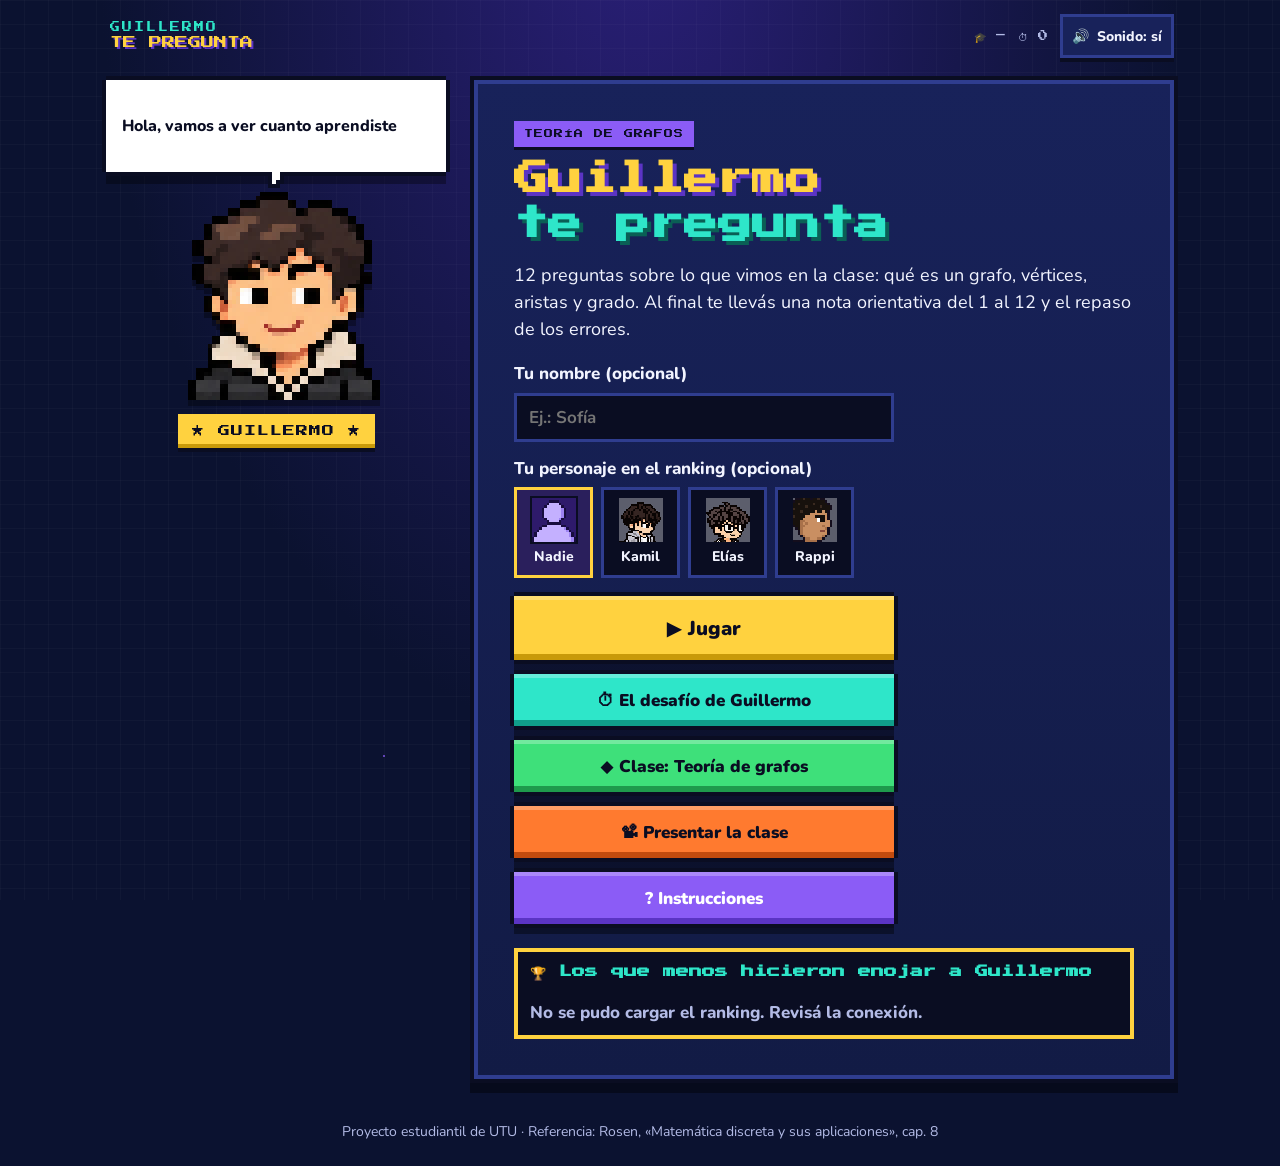
==== index.html @ 7ebae85c "Clase: «Apuntes» con un resumen de cada tema para copiar El botón Copiar copiaba el tema entero. Aho" ====
<!doctype html>
<html lang="es-UY">
<head>
  <meta charset="utf-8">
  <meta name="viewport" content="width=device-width, initial-scale=1">
  <title>Guillermo te pregunta</title>
  <meta name="description" content="Juego de preguntas y respuestas con Guillermo, proyecto estudiantil de UTU.">
  <link rel="preconnect" href="https://fonts.googleapis.com">
  <link rel="preconnect" href="https://fonts.gstatic.com" crossorigin>
  <link href="https://fonts.googleapis.com/css2?family=Nunito:wght@500;700;800;900&family=Press+Start+2P&display=swap" rel="stylesheet">
  <link rel="stylesheet" href="styles.css?v=44">
</head>
<body>
  <a class="skip-link" href="#panel">Saltar al juego</a>

  <header class="topbar">
    <button class="logo" type="button" data-action="home" aria-label="Guillermo te pregunta: volver al inicio">
      <span class="logo-small">GUILLERMO</span>
      <span class="logo-big">TE PREGUNTA</span>
    </button>
    <div class="topbar-right">
      <span class="records" aria-label="Récords guardados">
        <span title="Mejor nota en la evaluación">🎓 <span id="best-quiz">–</span></span>
        <span title="Récord en El desafío de Guillermo">⏱ <span id="best-challenge">0</span></span>
      </span>
      <button id="sound-toggle" class="icon-btn" type="button" aria-pressed="true">
        <span aria-hidden="true" id="sound-icon">🔊</span>
        <span class="icon-btn-label" id="sound-label">Sonido: sí</span>
      </button>
    </div>
  </header>

  <main class="stage">
    <!-- GUILLERMO: la mascota acompaña todas las pantallas -->
    <aside class="host" aria-label="Guillermo, la mascota del juego">
      <div class="bubble" id="bubble" role="status" aria-live="polite">
        <p id="bubble-text">Hola, vamos a ver cuanto aprendiste</p>
      </div>
      <div class="mascot-wrap">
        <div class="mascot" id="mascot" role="img" aria-label="Guillermo, sonriendo y esperando"></div>
      </div>
      <p class="nametag"><span aria-hidden="true">★</span> GUILLERMO <span aria-hidden="true">★</span></p>
      <div class="paciencia" id="paciencia" role="img" hidden>
        <span class="paciencia-label" aria-hidden="true">Paciencia</span>
        <span class="paciencia-dientes" id="paciencia-dientes" aria-hidden="true"></span>
      </div>
    </aside>

    <section class="panel" id="panel" tabindex="-1">
      <!-- capa que dibuja el panel y recibe los mordiscos (va debajo del contenido y no atrapa clics) -->
      <canvas class="panel-skin" id="panel-skin" aria-hidden="true"></canvas>

      <!-- INICIO -->
      <div class="screen" id="screen-start" data-screen>
        <p class="demo-badge">Teoría de grafos</p>
        <h1 class="title">Guillermo<br><span>te pregunta</span></h1>
        <p class="lead">12 preguntas sobre lo que vimos en la clase: qué es un grafo, vértices, aristas y grado. Al final te llevás una nota orientativa del 1 al 12 y el repaso de los errores.</p>
        <div class="field">
          <label for="eval-name">Tu nombre (opcional)</label>
          <input id="eval-name" type="text" maxlength="40" autocomplete="off" placeholder="Ej.: Sofía">
        </div>
        <fieldset class="elige-personaje">
          <legend>Tu personaje en el ranking (opcional)</legend>
          <div class="personajes">
            <label class="personaje"><input type="radio" name="personaje" value="" checked><span class="avatar" data-avatar=""></span><span>Nadie</span></label>
            <label class="personaje"><input type="radio" name="personaje" value="kamil"><span class="avatar" data-avatar="kamil"></span><span>Kamil</span></label>
            <label class="personaje"><input type="radio" name="personaje" value="elias"><span class="avatar" data-avatar="elias"></span><span data-nombre-elias>Elías</span></label>
            <label class="personaje"><input type="radio" name="personaje" value="rappi"><span class="avatar" data-avatar="rappi"></span><span>Rappi</span></label>
          </div>
        </fieldset>
        <div class="menu">
          <button class="btn btn-yellow btn-big" type="button" data-action="start-quiz">▶ Jugar</button>
          <button class="btn btn-teal" type="button" data-action="challenge-intro">⏱ El desafío de Guillermo</button>
          <button class="btn btn-green" type="button" data-action="learn">◆ Clase: Teoría de grafos</button>
          <button class="btn btn-orange" type="button" data-action="present">📽 Presentar la clase</button>
          <button class="btn btn-violet" type="button" data-action="instructions">? Instrucciones</button>
        </div>
        <div class="ranking" id="ranking-inicio" hidden>
          <h3 class="h3">🏆 Los que menos hicieron enojar a Guillermo</h3>
          <ol class="ranking-list" id="ranking-lista"></ol>
          <p class="ranking-estado" id="ranking-estado" aria-live="polite"></p>
        </div>
        <div class="eval-history" id="eval-history-wrap" hidden>
          <h3 class="h3">Últimas partidas en este dispositivo</h3>
          <ol class="ready-list" id="eval-history"></ol>
          <button class="btn btn-ghost btn-small" type="button" id="eval-clear" data-action="eval-clear">Borrar historial</button>
        </div>
      </div>

      <!-- INSTRUCCIONES -->
      <div class="screen" id="screen-instructions" data-screen hidden>
        <h2 class="h2">Cómo se juega</h2>
        <div class="rules">
          <div class="rule-card">
            <h3>▶ Jugar (evaluación)</h3>
            <ul>
              <li>Son <strong>12 preguntas</strong> de teoría de grafos, sin repetir.</li>
              <li>Cada una tiene 4 opciones y <strong>una sola</strong> es correcta.</li>
              <li>Algunas son <strong>mini retos de grafos</strong>: tocás los vértices o las aristas para seleccionarlos (tocá de nuevo para quitarlos) y recién al apretar <strong>✔ Comprobar</strong> se corrige. Cuentan como una pregunta más.</li>
              <li>Tenés <strong>3 comodines</strong> para toda la partida: <strong>🛵 Rappi</strong> atropella dos opciones incorrectas, <strong>🎯 Llamar a <span data-nombre-elias>Elías</span></strong> cambia la pregunta por otra sin penalización y <strong>⚡ Llamar a Kamil</strong>, que calma a Guillermo y restaura el panel (ese también está en las prácticas de la clase).</li>
              <li>Al final sale una <strong>nota del 1 al 12</strong> (se aprueba con 6) y el repaso de lo que fallaste.</li>
              <li>Atajos: teclas <kbd>1</kbd>–<kbd>4</kbd> para responder y <kbd>Enter</kbd> para seguir. En los mini retos, <kbd>Tab</kbd> recorre los vértices o aristas y <kbd>Enter</kbd> o <kbd>Espacio</kbd> selecciona o quita.</li>
            </ul>
          </div>
          <div class="rule-card">
            <h3>⏱ El desafío de Guillermo</h3>
            <ul>
              <li>Tenés <strong>60 segundos</strong> para decir si cada afirmación sobre grafos es verdadera o falsa.</li>
              <li>Acierto: <strong>+10</strong>, más +5 por cada acierto seguido (máximo +25).</li>
              <li>Si te equivocás se corta la racha y Guillermo te muestra la respuesta.</li>
              <li>Atajos: <kbd>V</kbd> o <kbd>←</kbd> para Verdadero, <kbd>F</kbd> o <kbd>→</kbd> para Falso.</li>
            </ul>
          </div>
          <div class="rule-card">
            <h3>😠 El enojo de Guillermo</h3>
            <ul>
              <li>Cada error lo enoja más y <strong>le arranca un mordisco al panel</strong>. Los dientes de <strong>Paciencia</strong> te muestran cuántos te quedan.</li>
              <li>Una respuesta correcta lo calma un momento, pero lo que ya mordió no vuelve.</li>
              <li>Si se le acaba la paciencia, <strong>se come el panel entero</strong> y termina la ronda.</li>
            </ul>
          </div>
        </div>
        <div class="menu menu-row">
          <button class="btn btn-yellow" type="button" data-action="start-quiz">▶ Jugar</button>
          <button class="btn btn-ghost" type="button" data-action="home">← Volver</button>
        </div>
      </div>

      <!-- PREGUNTAS -->
      <div class="screen" id="screen-quiz" data-screen hidden>
        <div class="hud" aria-label="Estado de la partida">
          <div class="hud-item"><span class="hud-label">Pregunta</span><span class="hud-value" id="q-progress">1/10</span></div>
          <div class="hud-item"><span class="hud-label">Puntos</span><span class="hud-value" id="q-score">0</span></div>
          <div class="hud-item"><span class="hud-label">Racha</span><span class="hud-value" id="q-streak">0</span></div>
        </div>
        <div class="progress" aria-hidden="true"><div class="progress-fill" id="q-bar"></div></div>

        <div class="question-card" id="q-card">
          <div class="rappi-rider" id="rappi-rider" aria-hidden="true" hidden></div>
          <div class="q-meta">
            <span class="chip" id="q-category">Grafos</span>
          </div>
          <h2 class="question" id="q-text" tabindex="-1">Pregunta</h2>
          <div class="options" id="q-options" role="group" aria-label="Opciones de respuesta"></div>
          <div class="reto" id="q-reto" hidden>
            <div class="graph-canvas reto-canvas" id="reto-canvas"></div>
            <p class="reto-info" id="reto-info" aria-live="polite"></p>
            <button class="btn btn-yellow btn-small" type="button" id="reto-check" data-action="reto-check" hidden>✔ Comprobar</button>
          </div>
        </div>

        <div class="feedback" id="q-feedback" hidden>
          <p class="feedback-title" id="q-feedback-title"></p>
          <p class="feedback-answer" id="q-feedback-answer"></p>
          <p class="feedback-expl" id="q-feedback-expl"></p>
        </div>

        <div class="lifelines" id="lifelines" role="group" aria-label="Comodines" hidden>
          <div class="ssj-comodin rappi-comodin">
            <button class="btn btn-orange btn-small life-ssj life-rappi" type="button" id="life-rappi" data-action="life-rappi" aria-describedby="rappi-desc">
              <span class="ssj-retrato" id="rappi-retrato" aria-hidden="true"></span>
              <span class="ssj-texto"><span class="ssj-nombre">🛵 Llamar a Rappi</span><span class="ssj-usos" id="rappi-usos">1 uso</span></span>
            </button>
            <p class="ssj-desc" id="rappi-desc">Atropella dos opciones incorrectas</p>
          </div>
          <div class="ssj-comodin">
            <button class="btn btn-ssj btn-small life-ssj" type="button" id="life-ssj" data-action="life-ssj" aria-describedby="ssj-desc">
              <img class="ssj-retrato" src="assets/rescate-ssj/retrato.png" alt="" width="40" height="40">
              <span class="ssj-texto"><span class="ssj-nombre">⚡ Llamar a Kamil</span><span class="ssj-usos" id="ssj-usos">1 uso</span></span>
            </button>
            <p class="ssj-desc" id="ssj-desc">Calma a Guillermo y restaura el panel</p>
          </div>
          <div class="ssj-comodin elias-comodin">
            <button class="btn btn-teal btn-small life-ssj life-elias" type="button" id="life-cambio" data-action="life-cambio" aria-describedby="cambio-desc">
              <img class="ssj-retrato" src="assets/cambio-disparo/retrato.png" alt="" width="40" height="40">
              <span class="ssj-texto"><span class="ssj-nombre">🎯 Llamar a <span data-nombre-elias>Elías</span></span><span class="ssj-usos" id="cambio-usos">1 uso</span></span>
            </button>
            <p class="ssj-desc" id="cambio-desc">Cambiar pregunta: reemplaza esta pregunta por otra sin penalización</p>
          </div>
        </div>
        <p class="sr-only" id="ssj-aviso" aria-live="polite"></p>
        <details class="mini-help" id="life-help" hidden>
          <summary>¿Qué hace cada comodín?</summary>
          <ul>
            <li><strong>🛵 Rappi:</strong> pasa en su moto y atropella dos opciones incorrectas.</li>
            <li><strong>🎯 Llamar a <span data-nombre-elias>Elías</span>:</strong> le dispara a la pregunta y aparece otra del mismo tema. No suma ni resta, y no calma a Guillermo.</li>
            <li><strong>⚡ Llamar a Kamil:</strong> llega Kamil, se transforma en Super Saiyajin y le tira un Kamehameha a Guillermo: se le pasa el enojo y el panel queda como nuevo. La pregunta sigue igual.</li>
          </ul>
          <p>Hay uno de cada uno para toda la partida.</p>
        </details>

        <div class="actions">
          <button class="btn btn-violet" type="button" id="hint-btn" data-action="hint">💡 Pista (−25)</button>
          <button class="btn btn-yellow" type="button" id="next-btn" data-action="next" hidden>Siguiente ▶</button>
          <button class="btn btn-ghost btn-small" type="button" data-action="quit-quiz">Salir</button>
        </div>
      </div>

      <!-- RESULTADOS -->
      <div class="screen" id="screen-results" data-screen hidden>
        <h2 class="h2">¡Partida terminada!</h2>
        <div class="score-board">
          <div class="score-box"><span class="hud-label">Puntaje</span><span class="score-big" id="r-score">0</span></div>
          <div class="score-box"><span class="hud-label">Aciertos</span><span class="score-big" id="r-correct">0/10</span></div>
          <div class="score-box"><span class="hud-label">Mejor racha</span><span class="score-big" id="r-streak">0</span></div>
        </div>
        <p class="record-msg" id="r-record" hidden>★ ¡Nuevo récord! ★</p>
        <div class="ready" id="r-ready" hidden>
          <h3 class="ready-title" id="r-ready-title"></h3>
          <ul class="ready-list" id="r-ready-list" aria-label="Resultado por tema"></ul>
        </div>
        <div class="ranking" id="r-ranking" hidden>
          <h3 class="h3">🏆 Los que menos hicieron enojar a Guillermo</h3>
          <p class="ranking-estado" id="r-ranking-estado" aria-live="polite"></p>
          <ol class="ranking-list" id="r-ranking-lista"></ol>
        </div>
        <div class="review" id="r-review-wrap">
          <h3 class="h3">Para repasar</h3>
          <ol class="review-list" id="r-review"></ol>
        </div>
        <div class="menu menu-row">
          <button class="btn btn-yellow" type="button" data-action="retry-quiz">↻ Jugar de nuevo</button>
          <button class="btn btn-green" type="button" id="r-back-lesson" data-action="back-class" hidden>◆ Volver a la clase</button>
          <button class="btn btn-teal" type="button" data-action="challenge-intro">⏱ Ir al desafío</button>
          <button class="btn btn-ghost" type="button" data-action="home">Inicio</button>
        </div>
      </div>

      <!-- DESAFÍO: INTRO -->
      <div class="screen" id="screen-challenge-intro" data-screen hidden>
        <p class="demo-badge demo-teal">Minijuego</p>
        <h2 class="title title-sm">El desafío<br><span>de Guillermo</span></h2>
        <p class="lead">Verdadero o falso sobre grafos, contrarreloj: tenés <strong>60 segundos</strong>. Cada acierto suma y los aciertos seguidos dan bonus. El reloj arranca solo cuando apretás «Empezar».</p>
        <p class="lead small">Tu récord: <strong id="c-best-intro">0</strong> puntos</p>
        <div class="menu menu-row">
          <button class="btn btn-yellow btn-big" type="button" data-action="start-challenge">▶ Empezar</button>
          <button class="btn btn-ghost" type="button" data-action="home">← Volver</button>
        </div>
      </div>

      <!-- DESAFÍO: JUEGO -->
      <div class="screen" id="screen-challenge" data-screen hidden>
        <div class="hud" aria-label="Estado del desafío">
          <div class="hud-item"><span class="hud-label">Tiempo</span><span class="hud-value" id="c-time">60</span></div>
          <div class="hud-item"><span class="hud-label">Puntos</span><span class="hud-value" id="c-score">0</span></div>
          <div class="hud-item"><span class="hud-label">Racha</span><span class="hud-value" id="c-streak">0</span></div>
        </div>
        <div class="progress progress-time" aria-hidden="true"><div class="progress-fill" id="c-bar"></div></div>

        <div class="question-card statement-card" id="c-card">
          <div class="q-meta"><span class="chip chip-teal">¿Verdadero o falso?</span><span class="chip chip-reto">Grafos</span></div>
          <p class="question" id="c-text">Afirmación</p>
          <p class="c-flash" id="c-flash" aria-live="assertive"></p>
        </div>

        <div class="tf-buttons">
          <button class="btn btn-tf btn-true" type="button" data-action="answer-true"><span aria-hidden="true">✔</span> Verdadero <kbd>V</kbd></button>
          <button class="btn btn-tf btn-false" type="button" data-action="answer-false"><span aria-hidden="true">✘</span> Falso <kbd>F</kbd></button>
        </div>
        <div class="actions">
          <button class="btn btn-ghost btn-small" type="button" data-action="quit-challenge">Abandonar</button>
        </div>
      </div>

      <!-- DESAFÍO: RESULTADO -->
      <div class="screen" id="screen-challenge-results" data-screen hidden>
        <h2 class="h2">¡Se terminó el tiempo!</h2>
        <div class="score-board">
          <div class="score-box"><span class="hud-label">Puntaje</span><span class="score-big" id="cr-score">0</span></div>
          <div class="score-box"><span class="hud-label">Aciertos</span><span class="score-big" id="cr-correct">0</span></div>
          <div class="score-box"><span class="hud-label">Récord</span><span class="score-big" id="cr-best">0</span></div>
        </div>
        <p class="record-msg" id="cr-record" hidden>★ ¡Nuevo récord personal! ★</p>
        <p class="lead small center" id="cr-detail"></p>
        <div class="menu menu-row">
          <button class="btn btn-yellow" type="button" data-action="start-challenge">↻ Otra vez</button>
          <button class="btn btn-violet" type="button" data-action="start-quiz">▶ Jugar</button>
          <button class="btn btn-ghost" type="button" data-action="home">Inicio</button>
        </div>
      </div>

      <!-- CLASE: LISTA DE TEMAS -->
      <div class="screen" id="screen-learn" data-screen hidden>
        <p class="demo-badge demo-green">Clase del 26/10/26</p>
        <h2 class="title title-sm">Teoría<br><span>de grafos</span></h2>
        <p class="lead">Leé cada tema, jugá con el grafo de ejemplo y después dejá que Guillermo te pregunte para ver si lo entendiste. Al final hay un repaso con todo.</p>
        <p class="team">Equipo: Velazco · Bueno · Kasmenko</p>
        <ol class="topic-list" id="topic-list"></ol>
        <div class="exam-card">
          <div class="exam-text">
            <h3 class="h3">¿Estoy listo para dar la clase?</h3>
            <p>Un examen de 21 preguntas nuevas sobre los 4 temas. Al final Guillermo te dice qué tema tenés pronto y cuál repasar.</p>
            <p class="exam-best" id="exam-best"></p>
          </div>
          <button class="btn btn-yellow btn-big" type="button" data-action="lesson-exam">🎓 Hacer el examen</button>
        </div>
        <div class="menu menu-row">
          <button class="btn btn-violet" type="button" data-action="lesson-review">★ Repaso rápido (10 preguntas)</button>
          <button class="btn btn-ghost" type="button" data-action="home">← Inicio</button>
        </div>
        <p class="note" id="clase-fuente"></p>
      </div>

      <!-- PRESENTAR LA CLASE: igual que la clase, pero para mostrarla frente a todos -->
      <div class="screen" id="screen-present" data-screen hidden>
        <p class="demo-badge demo-orange">Presentación · 26/10/26</p>
        <h2 class="title title-sm">Teoría<br><span>de grafos</span></h2>
        <p class="lead">Pasamos los temas en orden, jugamos con el grafo de ejemplo y al final de cada tema Guillermo le pregunta a la clase. Para avanzar o volver se pueden usar las flechas del teclado.</p>
        <p class="team">Equipo: Velazco · Bueno · Kasmenko</p>
        <button class="btn btn-yellow btn-big present-start" type="button" data-action="present-start">▶ Empezar la presentación</button>
        <ol class="topic-list" id="present-list"></ol>
        <div class="exam-card">
          <div class="exam-text">
            <h3 class="h3">¡Ahora pregunta Guillermo!</h3>
            <p>Para cerrar: 10 preguntas mezcladas de los 4 temas para responder entre todos.</p>
          </div>
          <button class="btn btn-yellow btn-big" type="button" data-action="lesson-review">★ Preguntas para la clase</button>
        </div>
        <div class="menu menu-row">
          <button class="btn btn-ghost" type="button" data-action="home">← Inicio</button>
        </div>
        <p class="note" id="present-fuente"></p>
      </div>

      <!-- CLASE: UN TEMA (también se usa al presentar) -->
      <div class="screen" id="screen-lesson" data-screen hidden>
        <nav class="lesson-nav" aria-label="Temas de la clase">
          <button class="btn btn-ghost btn-small" type="button" data-action="back-class">☰ Temas</button>
          <button class="btn btn-teal btn-small" type="button" data-action="lesson-apuntes" id="lesson-apuntes-btn" aria-expanded="false" aria-controls="lesson-apuntes">📝 Apuntes</button>
          <span class="lesson-step" id="lesson-step">Tema 1 de 4</span>
        </nav>
        <h2 class="h2 lesson-title" id="lesson-title" tabindex="-1">Tema</h2>
        <p class="sr-only" id="lesson-copy-aviso" aria-live="polite"></p>
        <section class="apuntes" id="lesson-apuntes" aria-labelledby="apuntes-titulo" hidden>
          <div class="apuntes-head">
            <h3 class="h3" id="apuntes-titulo">📝 Apuntes del tema</h3>
            <button class="btn btn-yellow btn-small" type="button" data-action="apuntes-copy" id="apuntes-copy">📋 Copiar apuntes</button>
          </div>
          <ul class="apuntes-lista" id="apuntes-lista"></ul>
          <figure class="apuntes-dibujo" id="apuntes-dibujo" hidden></figure>
        </section>
        <div class="lesson-body" id="lesson-body"></div>

        <figure class="graph-lab" id="graph-lab">
          <div class="graph-lab-head">
            <label for="graph-example" class="hud-label">Ejemplo</label>
            <select id="graph-example"></select>
            <label class="check"><input type="checkbox" id="graph-degrees"> Mostrar grados</label>
          </div>
          <div class="graph-canvas" id="graph-canvas"></div>
          <figcaption class="graph-info" id="graph-info" aria-live="polite"></figcaption>
        </figure>

        <aside class="teach-box" id="lesson-teach"></aside>

        <div class="actions">
          <button class="btn btn-yellow" type="button" data-action="lesson-quiz" id="lesson-quiz-btn">✔ ¿Lo entendí? Preguntame</button>
          <button class="btn btn-ghost btn-small" type="button" data-action="lesson-prev" id="lesson-prev">◀ Anterior</button>
          <button class="btn btn-ghost btn-small" type="button" data-action="lesson-next" id="lesson-next">Siguiente ▶</button>
        </div>
      </div>

    </section>
  </main>

  <footer class="footer">
    <p>Proyecto estudiantil de UTU · Referencia: Rosen, «Matemática discreta y sus aplicaciones», cap. 8</p>
  </footer>

  <!-- capa de efectos: Guillermo volando a morder, migas y carteles (no atrapa clics) -->
  <div class="fx" id="fx" aria-hidden="true"></div>
  <div class="eaten" id="eaten" role="dialog" aria-modal="true" aria-labelledby="eaten-title" hidden>
    <div class="eaten-box">
      <div class="eaten-guillermo" id="eaten-guillermo" role="img" aria-label="Guillermo masticando, lleno y contento"></div>
      <h2 class="eaten-title" id="eaten-title">¡Guillermo se comió<br>todo el panel!</h2>
      <p class="eaten-detail" id="eaten-detail"></p>
      <button class="btn btn-yellow btn-big" type="button" id="eaten-btn" data-action="eaten-results">Ver resultados ▶</button>
    </div>
  </div>

  <script src="script.js?v=44"></script>
</body>
</html>
---- styles.css ----
/* =========================================================
   Guillermo te pregunta · estilos
   ========================================================= */

:root {
  --bg: #0b1230;
  --bg-2: #121b45;
  --panel: #18225a;
  --panel-2: #202c6e;
  --line: #2f3d8f;
  --ink: #0a0d22;
  --text: #f2f4ff;
  --muted: #b3bbe6;

  --violet: #8b5cf6;
  --violet-d: #5b34c4;
  --teal: #2ee6c9;
  --teal-d: #109e8a;
  --yellow: #ffd23f;
  --yellow-d: #c99a0a;
  --good: #3ee07a;
  --good-d: #1e9a4c;
  --bad: #ff6b7a;
  --bad-d: #c23447;

  --px: 4px; /* tamaño de “píxel” para bordes */
  --font-retro: "Press Start 2P", ui-monospace, "Courier New", monospace;
  --font-read: "Nunito", system-ui, "Segoe UI", Roboto, sans-serif;
}

* { box-sizing: border-box; }

html { -webkit-text-size-adjust: 100%; }

body {
  margin: 0;
  min-height: 100vh;
  display: flex;
  flex-direction: column;
  font-family: var(--font-read);
  font-size: 17px;
  line-height: 1.5;
  color: var(--text);
  background-color: var(--bg);
  /* cielo de estrellas pixeladas + cuadrícula sutil */
  background-image:
    radial-gradient(2px 2px at 12% 18%, #ffffff88 50%, transparent 51%),
    radial-gradient(2px 2px at 78% 12%, #2ee6c988 50%, transparent 51%),
    radial-gradient(2px 2px at 64% 72%, #ffd23f88 50%, transparent 51%),
    radial-gradient(2px 2px at 30% 84%, #8b5cf6aa 50%, transparent 51%),
    radial-gradient(2px 2px at 90% 58%, #ffffff66 50%, transparent 51%),
    linear-gradient(#ffffff06 1px, transparent 1px),
    linear-gradient(90deg, #ffffff06 1px, transparent 1px),
    radial-gradient(ellipse at 50% -10%, #2a1f78 0%, var(--bg) 60%);
  background-size: auto, auto, auto, auto, auto, 24px 24px, 24px 24px, auto;
  background-attachment: fixed;
}

[hidden] { display: none !important; }

.skip-link {
  position: absolute;
  left: 8px;
  top: -60px;
  background: var(--yellow);
  color: var(--ink);
  padding: 8px 12px;
  font-weight: 800;
  z-index: 10;
}
.skip-link:focus { top: 8px; }

:focus-visible {
  outline: 3px solid var(--yellow);
  outline-offset: 3px;
}

kbd {
  font-family: var(--font-retro);
  font-size: 0.6em;
  padding: 2px 5px;
  background: var(--ink);
  color: var(--yellow);
  border: 2px solid currentColor;
  vertical-align: middle;
}

/* ---------- barra superior ---------- */
.topbar {
  display: flex;
  align-items: center;
  justify-content: space-between;
  gap: 12px;
  padding: 14px 16px;
  max-width: 1100px;
  width: 100%;
  margin: 0 auto;
}

.logo {
  display: flex;
  flex-direction: column;
  align-items: flex-start;
  background: none;
  border: 0;
  padding: 4px;
  cursor: pointer;
  color: var(--text);
  font-family: var(--font-retro);
  line-height: 1.4;
}
.logo-small { font-size: 10px; color: var(--teal); letter-spacing: 2px; }
.logo-big { font-size: 13px; color: var(--yellow); text-shadow: 2px 2px 0 var(--violet-d); }

.topbar-right { display: flex; align-items: center; gap: 12px; }

.records {
  display: flex;
  gap: 12px;
  font-family: var(--font-retro);
  font-size: 10px;
  color: var(--muted);
}

.icon-btn {
  display: inline-flex;
  align-items: center;
  gap: 8px;
  min-height: 44px;
  padding: 8px 12px;
  background: var(--panel);
  color: var(--text);
  border: 0;
  box-shadow: inset 0 0 0 3px var(--line), 0 4px 0 var(--ink);
  font-family: var(--font-read);
  font-weight: 800;
  font-size: 14px;
  cursor: pointer;
}
.icon-btn:active { transform: translateY(2px); box-shadow: inset 0 0 0 3px var(--line), 0 2px 0 var(--ink); }

/* ---------- escenario ---------- */
.stage {
  flex: 1;
  width: 100%;
  max-width: 1100px;
  margin: 0 auto;
  padding: 8px 16px 24px;
  display: grid;
  grid-template-columns: minmax(260px, 340px) 1fr;
  gap: 28px;
  align-items: start;
}

/* ---------- Guillermo ---------- */
.host {
  position: sticky;
  top: 16px;
  display: flex;
  flex-direction: column;
  align-items: center;
  gap: 10px;
}

.bubble {
  position: relative;
  width: 100%;
  min-height: 92px;
  padding: 14px 16px;
  background: #fff;
  color: var(--ink);
  font-weight: 800;
  font-size: 16px;
  line-height: 1.4;
  box-shadow:
    0 calc(var(--px) * -1) 0 0 var(--ink),
    0 var(--px) 0 0 var(--ink),
    calc(var(--px) * -1) 0 0 0 var(--ink),
    var(--px) 0 0 0 var(--ink),
    0 calc(var(--px) * 3) 0 0 #00000055;
  display: flex;
  align-items: center;
}
.bubble p { margin: 0; }
.bubble::after {
  /* colita pixelada del globo */
  content: "";
  position: absolute;
  left: 50%;
  bottom: -16px;
  width: 16px;
  height: 16px;
  transform: translateX(-50%);
  background:
    linear-gradient(#fff, #fff) 4px 0 / 8px 8px no-repeat,
    linear-gradient(#fff, #fff) 4px 8px / 4px 4px no-repeat;
  filter: drop-shadow(4px 0 0 var(--ink)) drop-shadow(-4px 0 0 var(--ink)) drop-shadow(0 4px 0 var(--ink));
}
.bubble.pop { animation: pop 0.25s steps(3) both; }

.mascot-wrap { position: relative; width: 100%; display: flex; flex-direction: column; align-items: center; margin-top: 10px; }

.mascot {
  width: calc(var(--guille-w, 52) * 4px); /* escala entera: 4 píxeles de pantalla por píxel del dibujo */
  aspect-ratio: var(--guille-w, 52) / var(--guille-h, 52);
  animation: bob 1.6s steps(2) infinite;
  filter: drop-shadow(0 6px 0 #00000055);
}
/* una cara de la tira de Guillermo (assets/guillermo/caras.png): 16 cuadros iguales, uno al lado del otro */
.guille-cara {
  display: block;
  width: 100%;
  aspect-ratio: var(--guille-w, 52) / var(--guille-h, 52);
  background: url("assets/guillermo/caras.png") 0 0 / 1600% 100% no-repeat;
  image-rendering: pixelated;
}
.mascot.jump { animation: jump 0.5s steps(4) both; }
.mascot.shake { animation: shake 0.4s steps(4) both; }

.nametag {
  margin: 4px 0 0;
  padding: 8px 14px;
  font-family: var(--font-retro);
  font-size: 12px;
  color: var(--ink);
  background: var(--yellow);
  box-shadow: inset 0 -4px 0 var(--yellow-d), 0 4px 0 var(--ink);
  letter-spacing: 1px;
  white-space: nowrap;
}

/* ---------- panel ---------- */
.panel {
  /* el margen interno es el «lugar para morder»: los mordiscos comunes no pasan de acá */
  --bite-room: 40px;
  background: linear-gradient(180deg, var(--panel) 0%, var(--bg-2) 100%);
  padding: var(--bite-room);
  box-shadow:
    inset 0 0 0 4px var(--line),
    0 0 0 4px var(--ink),
    0 10px 0 4px #00000066;
  min-height: 440px;
  outline: none;
  position: relative;
}
/* con JavaScript, el fondo, el borde y la sombra los dibuja el canvas (así se pueden morder) */
.panel.con-piel { background: none; box-shadow: none; }
.panel-skin {
  position: absolute;
  left: -4px;
  top: -4px;
  z-index: 0;
  pointer-events: none;
  image-rendering: pixelated;
}
.panel > .screen { position: relative; z-index: 1; }

.screen.enter { animation: slide-in 0.25s ease-out both; }

.title {
  margin: 10px 0 14px;
  font-family: var(--font-retro);
  font-size: clamp(22px, 4vw, 34px);
  line-height: 1.35;
  color: var(--yellow);
  text-shadow: 4px 4px 0 var(--violet-d);
}
.title span { color: var(--teal); text-shadow: 4px 4px 0 #0a5f55; }
.title-sm { font-size: clamp(20px, 3.4vw, 28px); }

.h2 {
  margin: 0 0 18px;
  font-family: var(--font-retro);
  font-size: clamp(16px, 2.6vw, 20px);
  line-height: 1.5;
  color: var(--yellow);
}
.h3 {
  margin: 0 0 10px;
  font-family: var(--font-retro);
  font-size: 13px;
  color: var(--teal);
}

.lead { margin: 0 0 18px; font-size: 18px; color: var(--text); max-width: 60ch; }
.lead.small { font-size: 16px; color: var(--muted); }
.center { text-align: center; margin-left: auto; margin-right: auto; }
.note { margin: 20px 0 0; font-size: 14px; color: var(--muted); }

.demo-badge {
  display: inline-block;
  margin: 0;
  padding: 6px 10px;
  font-family: var(--font-retro);
  font-size: 9px;
  color: var(--ink);
  background: var(--violet);
  box-shadow: 0 3px 0 var(--ink);
  letter-spacing: 1px;
  text-transform: uppercase;
}
.demo-teal { background: var(--teal); }

.menu { display: flex; flex-direction: column; gap: 14px; max-width: 380px; margin-top: 18px; }
.menu-row { flex-direction: row; flex-wrap: wrap; max-width: none; margin-top: 22px; }

/* ---------- botones con relieve ---------- */
.btn {
  --c: var(--violet);
  --cd: var(--violet-d);
  --fg: #fff;
  position: relative;
  display: inline-flex;
  align-items: center;
  justify-content: center;
  gap: 10px;
  min-height: 52px;
  padding: 12px 20px;
  border: 0;
  background: var(--c);
  color: var(--fg);
  font-family: var(--font-read);
  font-weight: 900;
  font-size: 17px;
  cursor: pointer;
  box-shadow:
    inset 0 -6px 0 var(--cd),
    inset 0 4px 0 #ffffff44,
    0 calc(var(--px) * -1) 0 0 var(--ink),
    0 var(--px) 0 0 var(--ink),
    calc(var(--px) * -1) 0 0 0 var(--ink),
    var(--px) 0 0 0 var(--ink),
    0 10px 0 0 #00000066;
  transition: transform 0.06s, filter 0.1s;
}
.btn:hover { filter: brightness(1.08); }
.btn:active:not(:disabled) {
  transform: translateY(4px);
  box-shadow:
    inset 0 -2px 0 var(--cd),
    0 calc(var(--px) * -1) 0 0 var(--ink),
    0 var(--px) 0 0 var(--ink),
    calc(var(--px) * -1) 0 0 0 var(--ink),
    var(--px) 0 0 0 var(--ink),
    0 4px 0 0 #00000066;
}
.btn:disabled { cursor: not-allowed; filter: grayscale(0.7) brightness(0.75); }
.btn:focus-visible { outline-offset: 6px; }

.btn-yellow { --c: var(--yellow); --cd: var(--yellow-d); --fg: var(--ink); }
.btn-teal { --c: var(--teal); --cd: var(--teal-d); --fg: var(--ink); }
.btn-violet { --c: var(--violet); --cd: var(--violet-d); --fg: #fff; }
.btn-ghost { --c: var(--panel-2); --cd: #141c4d; --fg: var(--text); }
.btn-big { min-height: 64px; font-size: 20px; }
.btn-small { min-height: 44px; font-size: 15px; padding: 8px 14px; }

/* ---------- HUD ---------- */
.hud {
  display: grid;
  grid-template-columns: repeat(3, 1fr);
  gap: 10px;
  margin-bottom: 12px;
}
.hud-item {
  display: flex;
  flex-direction: column;
  align-items: center;
  padding: 8px 6px;
  background: var(--ink);
  box-shadow: inset 0 0 0 3px var(--line);
}
.hud-label { font-size: 12px; font-weight: 800; color: var(--muted); text-transform: uppercase; letter-spacing: 1px; }
.hud-value { font-family: var(--font-retro); font-size: 16px; color: var(--yellow); margin-top: 6px; }
.hud-value.bump { animation: pop 0.25s steps(3); }

.progress {
  height: 14px;
  background: var(--ink);
  box-shadow: inset 0 0 0 3px var(--line);
  padding: 3px;
  margin-bottom: 18px;
}
.progress-fill {
  height: 100%;
  width: 0%;
  background: repeating-linear-gradient(90deg, var(--teal) 0 10px, #22c0a8 10px 14px);
  transition: width 0.3s steps(6);
}
.progress-time .progress-fill { transition: none; background: repeating-linear-gradient(90deg, var(--yellow) 0 10px, var(--yellow-d) 10px 14px); }
.progress-time.low .progress-fill { background: repeating-linear-gradient(90deg, var(--bad) 0 10px, var(--bad-d) 10px 14px); }
#c-time.low { color: var(--bad); }

/* ---------- pregunta ---------- */
.question-card {
  padding: 18px;
  background: #0f1640;
  box-shadow: inset 0 0 0 3px var(--line);
}
.q-meta { display: flex; gap: 8px; flex-wrap: wrap; margin-bottom: 10px; }
.chip {
  padding: 4px 10px;
  font-size: 13px;
  font-weight: 900;
  color: var(--ink);
  background: var(--teal);
  text-transform: uppercase;
  letter-spacing: 0.5px;
}
.chip-teal { background: var(--yellow); }

.question {
  margin: 0 0 16px;
  font-family: var(--font-read);
  font-size: clamp(19px, 2.4vw, 23px);
  font-weight: 900;
  line-height: 1.35;
  outline: none;
}

.options { display: grid; grid-template-columns: 1fr 1fr; gap: 14px; }

.option {
  display: flex;
  align-items: center;
  gap: 12px;
  width: 100%;
  min-height: 60px;
  padding: 10px 14px;
  text-align: left;
  border: 0;
  background: var(--panel-2);
  color: var(--text);
  font-family: var(--font-read);
  font-size: 17px;
  font-weight: 800;
  cursor: pointer;
  box-shadow:
    inset 0 0 0 3px var(--line),
    inset 0 -6px 0 #0d1440,
    0 6px 0 #00000066;
  transition: transform 0.06s;
}
.option:hover:not(:disabled) { box-shadow: inset 0 0 0 3px var(--teal), inset 0 -6px 0 #0d1440, 0 6px 0 #00000066; }
.option:active:not(:disabled) { transform: translateY(3px); }
.option:disabled { cursor: default; }
.option .key {
  flex: none;
  display: inline-grid;
  place-items: center;
  width: 32px;
  height: 32px;
  font-family: var(--font-retro);
  font-size: 12px;
  color: var(--ink);
  background: var(--yellow);
  box-shadow: inset 0 -3px 0 var(--yellow-d);
}
.option .mark { margin-left: auto; font-size: 13px; font-weight: 900; text-transform: uppercase; white-space: nowrap; }
.option.correct { background: #13502f; box-shadow: inset 0 0 0 4px var(--good), 0 6px 0 #00000066; }
.option.correct .key { background: var(--good); box-shadow: none; }
.option.wrong { background: #5a1c2a; box-shadow: inset 0 0 0 4px var(--bad), 0 6px 0 #00000066; }
.option.wrong .key { background: var(--bad); box-shadow: none; }
.option.dim { opacity: 0.55; }

.feedback {
  margin-top: 16px;
  padding: 14px 16px;
  background: var(--ink);
  box-shadow: inset 0 0 0 3px var(--line);
}
.feedback.good { box-shadow: inset 0 0 0 4px var(--good); }
.feedback.bad { box-shadow: inset 0 0 0 4px var(--bad); }
.feedback p { margin: 0 0 6px; }
.feedback-title { font-family: var(--font-retro); font-size: 13px; line-height: 1.6; }
.feedback.good .feedback-title { color: var(--good); }
.feedback.bad .feedback-title { color: var(--bad); }
.feedback-answer { font-weight: 900; }
.feedback-expl { color: var(--muted); margin-bottom: 0 !important; }

.actions { display: flex; flex-wrap: wrap; gap: 14px; margin-top: 22px; align-items: center; }
.actions .btn-ghost { margin-left: auto; }

/* ---------- resultados ---------- */
.score-board { display: grid; grid-template-columns: repeat(3, 1fr); gap: 12px; }
.score-box {
  display: flex;
  flex-direction: column;
  align-items: center;
  gap: 8px;
  padding: 16px 8px;
  background: var(--ink);
  box-shadow: inset 0 0 0 3px var(--line);
  text-align: center;
}
.score-big { font-family: var(--font-retro); font-size: clamp(16px, 3vw, 24px); color: var(--yellow); }

.record-msg {
  margin: 16px 0 0;
  font-family: var(--font-retro);
  font-size: 13px;
  color: var(--ink);
  background: var(--yellow);
  padding: 10px;
  text-align: center;
  animation: blink 0.8s steps(2) 4;
}

.review { margin-top: 22px; }
.review-list { margin: 0; padding: 0; list-style: none; display: grid; gap: 10px; }
.review-list li {
  padding: 12px 14px;
  background: #0f1640;
  box-shadow: inset 4px 0 0 var(--bad), inset 0 0 0 2px var(--line);
}
.review-list .rq { font-weight: 900; margin: 0 0 4px; }
.review-list .ra { margin: 0; font-size: 15px; }
.review-list .ra strong { color: var(--good); }
.review-list .rx { color: var(--bad); }
.review-list .re { margin: 4px 0 0; font-size: 14px; color: var(--muted); }
.review-empty { padding: 12px 14px; background: #13502f; box-shadow: inset 0 0 0 3px var(--good); font-weight: 800; }

/* ---------- desafío ---------- */
.statement-card { min-height: 170px; display: flex; flex-direction: column; }
.statement-card .question { font-size: clamp(20px, 2.6vw, 25px); }
.statement-card.flash-good { box-shadow: inset 0 0 0 4px var(--good); }
.statement-card.flash-bad { box-shadow: inset 0 0 0 4px var(--bad); }
.c-flash { margin: auto 0 0; min-height: 1.6em; font-weight: 900; font-size: 18px; }
.c-flash.good { color: var(--good); }
.c-flash.bad { color: var(--bad); }

.tf-buttons { display: grid; grid-template-columns: 1fr 1fr; gap: 16px; margin-top: 20px; }
.btn-tf { min-height: 78px; font-size: 20px; }
.btn-tf kbd { background: #00000055; color: inherit; }
.btn-true { --c: var(--good); --cd: var(--good-d); --fg: var(--ink); }
.btn-false { --c: var(--bad); --cd: var(--bad-d); --fg: var(--ink); }

/* ---------- clase: teoría de grafos ---------- */
.btn-green { --c: var(--good); --cd: var(--good-d); --fg: var(--ink); }
.demo-green { background: var(--good); }
.team { margin: -6px 0 18px; font-weight: 800; color: var(--teal); }

.topic-list { list-style: none; margin: 0; padding: 0; display: grid; gap: 12px; }
.topic {
  display: flex;
  align-items: center;
  gap: 14px;
  width: 100%;
  padding: 14px 16px;
  text-align: left;
  border: 0;
  background: var(--panel-2);
  color: var(--text);
  font-family: var(--font-read);
  cursor: pointer;
  box-shadow: inset 0 0 0 3px var(--line), inset 0 -6px 0 #0d1440, 0 6px 0 #00000066;
}
.topic:hover { box-shadow: inset 0 0 0 3px var(--good), inset 0 -6px 0 #0d1440, 0 6px 0 #00000066; }
.topic:active { transform: translateY(3px); }
.topic-num {
  flex: none;
  display: grid;
  place-items: center;
  width: 40px;
  height: 40px;
  font-family: var(--font-retro);
  font-size: 14px;
  color: var(--ink);
  background: var(--good);
  box-shadow: inset 0 -4px 0 var(--good-d);
}
.topic-text { display: flex; flex-direction: column; min-width: 0; flex: 1; }
.topic-title { font-size: 18px; font-weight: 900; }
.topic-sum { font-size: 15px; color: var(--muted); }
.topic-state { flex: none; font-size: 13px; font-weight: 900; color: var(--muted); text-transform: uppercase; }
.topic-state.done { color: var(--good); }

.lesson-nav { display: flex; flex-wrap: wrap; align-items: center; gap: 12px; margin-bottom: 16px; }
.lesson-nav .lesson-step { margin-left: auto; }
.lesson-step { font-family: var(--font-retro); font-size: 10px; color: var(--teal); }
.lesson-title { outline: none; color: var(--good); }

.lesson-body { max-width: 68ch; }

/* apuntes: resumen corto del tema para copiar */
.apuntes { max-width: 68ch; margin: 0 0 20px; padding: 14px 16px; background: var(--ink); box-shadow: inset 0 0 0 3px var(--yellow); }
.apuntes-head { display: flex; flex-wrap: wrap; align-items: center; justify-content: space-between; gap: 10px; margin-bottom: 10px; }
.apuntes-head .h3 { margin: 0; }
.apuntes-lista { margin: 0; padding-left: 22px; }
.apuntes-lista li { margin-bottom: 6px; }
.apuntes-dibujo { margin: 12px 0 0; max-width: 340px; padding: 10px; background: #0f1640; }
.apuntes-dibujo svg { display: block; width: 100%; height: auto; }
.ap-arista { stroke: var(--teal); stroke-width: 3; }
.ap-flecha { stroke: var(--yellow); stroke-width: 2; stroke-dasharray: 4 3; }
.ap-vertice { fill: var(--yellow); stroke: var(--ink); stroke-width: 2; }
.ap-nombre { fill: var(--text); font: 800 13px var(--font-read); }
.ap-nota { fill: var(--yellow); font: 800 12px var(--font-read); }
.lesson-body p, .lesson-body ul { margin: 0 0 14px; }
.lesson-body ul { padding-left: 22px; }
.lesson-body li { margin-bottom: 6px; }
.lesson-body h3 { margin: 22px 0 10px; font-family: var(--font-retro); font-size: 12px; line-height: 1.6; color: var(--teal); }
.lesson-body strong { color: #fff; }
.def {
  margin: 0 0 16px;
  padding: 14px 16px;
  background: var(--ink);
  box-shadow: inset 4px 0 0 var(--violet), inset 0 0 0 2px var(--line);
}
.def-yellow { box-shadow: inset 4px 0 0 var(--yellow), inset 0 0 0 2px var(--line); }
.def-tag {
  display: inline-block;
  margin-right: 8px;
  padding: 2px 8px;
  font-size: 12px;
  font-weight: 900;
  text-transform: uppercase;
  letter-spacing: 0.5px;
  color: #fff;
  background: var(--violet);
}
.def-yellow .def-tag { background: var(--yellow); color: var(--ink); }
.table-wrap { overflow-x: auto; margin-bottom: 16px; }
.lesson-body table { border-collapse: collapse; min-width: 440px; width: 100%; font-size: 15px; }
.lesson-body th, .lesson-body td { padding: 8px 10px; text-align: left; border: 2px solid var(--line); }
.lesson-body th { background: var(--ink); color: var(--yellow); font-weight: 900; }

.graph-lab {
  margin: 20px 0 0;
  padding: 14px;
  background: #0f1640;
  box-shadow: inset 0 0 0 3px var(--line);
}
.graph-lab-head { display: flex; flex-wrap: wrap; align-items: center; gap: 10px 16px; }
.graph-lab select {
  flex: 1;
  min-width: 0;
  min-height: 44px;
  padding: 8px 10px;
  font-family: var(--font-read);
  font-size: 15px;
  font-weight: 800;
  color: var(--text);
  background: var(--panel-2);
  border: 3px solid var(--line);
}
.check { display: inline-flex; align-items: center; gap: 8px; min-height: 44px; font-weight: 800; cursor: pointer; }
.check input { width: 20px; height: 20px; accent-color: var(--yellow); }

.graph-canvas { margin-top: 10px; background: var(--ink); box-shadow: inset 0 0 0 2px var(--line); }
.graph-canvas svg { display: block; width: 100%; height: auto; max-height: 360px; }
.g-edge { cursor: pointer; outline: none; }
.g-edge .hit { fill: none; stroke: transparent; stroke-width: 5; }
.g-edge .line { fill: none; stroke: #7f8bd6; stroke-width: 1.1; }
.g-edge:hover .line, .g-edge:focus-visible .line { stroke: var(--teal); stroke-width: 1.6; }
.g-edge.on .line { stroke: var(--yellow); stroke-width: 1.8; }
.g-vertex { cursor: pointer; outline: none; }
.g-vertex rect { fill: var(--teal); stroke: var(--ink); stroke-width: 0.8; }
.g-vertex.near rect { fill: var(--violet); }
.g-vertex.on rect { fill: var(--yellow); }
.g-vertex:hover rect, .g-vertex:focus-visible rect { stroke: #fff; stroke-width: 1; }
.g-label { fill: var(--text); font-family: var(--font-read); font-size: 4px; font-weight: 800; paint-order: stroke; stroke: var(--ink); stroke-width: 1.4px; stroke-linejoin: round; }
.g-degree { fill: var(--ink); font-family: var(--font-read); font-size: 4px; font-weight: 900; text-anchor: middle; pointer-events: none; }
.graph-info { display: flex; flex-direction: column; gap: 4px; margin-top: 10px; font-size: 15px; overflow-wrap: anywhere; }
.graph-info em { color: var(--muted); }

.teach-box {
  margin-top: 20px;
  padding: 14px 16px;
  background: #2a1f5c;
  box-shadow: inset 0 0 0 3px var(--violet);
}
.teach-box h3 { margin: 0 0 8px; font-family: var(--font-retro); font-size: 12px; line-height: 1.6; color: var(--yellow); }
.teach-box ul { margin: 0; padding-left: 22px; }
.teach-box li { margin-bottom: 6px; }

/* ---------- presentar la clase ---------- */
.present-start { width: 100%; margin-bottom: 18px; }
/* en compu, el tema se lee un poco más grande para verlo desde lejos */
@media (min-width: 821px) {
  .presentando .lesson-body { font-size: 1.15em; }
  .presentando .lesson-body h3 { font-size: 14px; }
  .presentando .lesson-title { font-size: 1.25em; }
}

/* ---------- examen: ¿estoy listo? ---------- */
.exam-card {
  display: flex;
  flex-wrap: wrap;
  align-items: center;
  gap: 16px;
  margin-top: 20px;
  padding: 16px;
  background: #2a1f5c;
  box-shadow: inset 0 0 0 3px var(--yellow);
}
.exam-text { flex: 1 1 260px; min-width: 0; }
.exam-text p { margin: 0 0 6px; }
.exam-best { color: var(--yellow); font-weight: 800; }

.ready { margin-top: 16px; padding: 14px 16px; background: var(--ink); box-shadow: inset 0 0 0 4px var(--line); }
.ready-ok { box-shadow: inset 0 0 0 4px var(--good); }
.ready-casi { box-shadow: inset 0 0 0 4px var(--yellow); }
.ready-no { box-shadow: inset 0 0 0 4px var(--bad); }
.ready-title { margin: 0 0 12px; font-family: var(--font-retro); font-size: 13px; line-height: 1.6; }
.ready-ok .ready-title { color: var(--good); }
.ready-casi .ready-title { color: var(--yellow); }
.ready-no .ready-title { color: var(--bad); }
.ready-list { list-style: none; margin: 0; padding: 0; display: grid; gap: 8px; }
.ready-list li { display: flex; flex-wrap: wrap; justify-content: space-between; gap: 4px 12px; padding: 8px 12px; background: #0f1640; font-weight: 800; }
.ready-list li.good { box-shadow: inset 4px 0 0 var(--good); }
.ready-list li.bad { box-shadow: inset 4px 0 0 var(--bad); }
.ready-list .rs { font-variant-numeric: tabular-nums; }
.ready-list li.good .rs { color: var(--good); }
.ready-list li.bad .rs { color: var(--bad); }

/* ---------- evaluación y comodín de Rappi ---------- */
:root { --orange: #ff7a2f; --orange-d: #c24b0e; }
.btn-orange { --c: var(--orange); --cd: var(--orange-d); --fg: var(--ink); }
.demo-orange { background: var(--orange); }

.lifelines { display: flex; flex-wrap: wrap; align-items: flex-start; gap: 12px; margin-top: 18px; }
.lifelines .btn { flex: 1 1 180px; min-height: 66px; } /* misma altura que el botón de Kamil (con retrato) */
.lifelines .btn.used { text-decoration: line-through; }

/* recorta solo a los costados: Rappi entra y sale por los bordes pero puede saltar por arriba */
.question-card { position: relative; clip-path: inset(-400px 0 -60px 0); }
.rappi-rider {
  position: absolute;
  left: 0;
  top: 0;
  width: 176px;
  aspect-ratio: 52 / 43;
  z-index: 5;
  pointer-events: none;
  filter: drop-shadow(0 4px 0 #00000088);
}
.rappi-rider svg { display: block; width: 100%; height: 100%; image-rendering: pixelated; }
.rappi-rider::before {
  content: "¡RAPPI!";
  position: absolute;
  left: 50%;
  top: -18px;
  transform: translateX(-50%);
  padding: 2px 6px;
  font-family: var(--font-retro);
  font-size: 9px;
  color: var(--ink);
  background: var(--orange);
  white-space: nowrap;
}
.rappi-rider svg { animation: rumble 0.12s steps(2) infinite; }

.option.run-over {
  background: #4a3f58;
  box-shadow: inset 0 0 0 3px #6b5d7a;
  color: #9b8fa8;
  opacity: 1;
  animation: squash 0.3s steps(3) both;
}
.option.run-over .label { text-decoration: line-through; }
.option.run-over .key { background: #55475e; box-shadow: none; }
.option.run-over .mark { color: var(--orange); }
.option.run-over { position: relative; overflow: hidden; }
.option.run-over > span:not(.skid) { position: relative; z-index: 1; }
/* marca de la cubierta: se dibuja de izquierda a derecha mientras pasa la moto y queda */
.option .skid {
  position: absolute;
  left: 0;
  right: 0;
  top: calc(78% - 16px);
  height: 16px;
  background:
    repeating-linear-gradient(90deg, #0b0910 0 6px, #0b091066 6px 10px),
    linear-gradient(#0b0910, #0b0910) 0 0 / 100% 3px no-repeat,
    linear-gradient(#0b0910, #0b0910) 0 100% / 100% 3px no-repeat;
  opacity: 0.9;
  animation: skid var(--skid-d, 0.4s) linear both;
}
@keyframes skid { from { clip-path: inset(0 100% 0 0); } to { clip-path: inset(0 0 0 0); } }

/* ayuda breve y opcional de los comodines (reemplaza la tarjeta de Rappi del inicio) */
.mini-help { margin-top: 12px; font-size: 15px; }
.mini-help summary {
  display: inline-flex;
  align-items: center;
  min-height: 44px;
  font-weight: 900;
  color: var(--teal);
  cursor: pointer;
}
.mini-help ul { margin: 4px 0 0; padding: 12px 14px 12px 32px; background: var(--ink); box-shadow: inset 0 0 0 2px var(--line); }
.mini-help li { margin-bottom: 4px; }
.mini-help p { margin: 8px 0 0; color: var(--muted); }

.field { display: flex; flex-direction: column; gap: 6px; max-width: 380px; }
.field label { font-weight: 800; }
.field input {
  min-height: 48px;
  padding: 10px 12px;
  font-family: var(--font-read);
  font-size: 17px;
  font-weight: 700;
  color: var(--text);
  background: var(--ink);
  border: 3px solid var(--line);
}
.field input:focus-visible { border-color: var(--yellow); outline: none; }

.eval-history { margin-top: 24px; display: grid; gap: 10px; justify-items: start; }
.eval-history .ready-list { width: 100%; }
.eval-history .hs { font-variant-numeric: tabular-nums; }

/* ranking compartido: quién hizo enojar menos a Guillermo */
.ranking { margin-top: 24px; padding: 14px 16px; background: var(--ink); box-shadow: inset 0 0 0 4px var(--yellow); }
.ranking .h3 { margin-top: 0; }
.ranking-list { list-style: none; margin: 0; padding: 0; display: grid; gap: 6px; }
.ranking-list li { display: grid; grid-template-columns: 2.2em 36px minmax(0, 1fr) auto; align-items: center; gap: 4px 10px; padding: 8px 10px; background: #0f1640; font-weight: 800; }
.ranking-list li.podio { box-shadow: inset 4px 0 0 var(--yellow); }
.ranking-list li.propio { background: #2a1f5c; box-shadow: inset 0 0 0 3px var(--teal); }
.rk-pos { font-variant-numeric: tabular-nums; text-align: center; }
.rk-nombre { overflow-wrap: anywhere; }
.rk-dato { color: var(--muted); font-size: 14px; text-align: right; }
.ranking-estado { margin: 8px 0 0; color: var(--muted); font-weight: 800; }
.ranking-estado:empty { display: none; }
#r-ranking .ranking-estado { margin: 0 0 10px; color: var(--text); }

/* avatar: retrato del personaje o la foto sin perfil */
.avatar { display: block; width: 36px; height: 36px; overflow: hidden; background: #ffffff55; box-shadow: 0 0 0 2px var(--ink); }
.avatar img, .avatar svg { display: block; width: 100%; height: 100%; image-rendering: pixelated; }

.elige-personaje { margin: 14px 0 0; padding: 0; border: 0; min-width: 0; }
.elige-personaje legend { padding: 0; margin-bottom: 6px; font-weight: 800; }
.personajes { display: grid; grid-template-columns: repeat(4, minmax(0, 1fr)); gap: 8px; max-width: 340px; }
.personaje { position: relative; display: flex; flex-direction: column; align-items: center; gap: 4px; min-width: 0; padding: 8px 4px; font-weight: 800; font-size: 14px; background: var(--ink); border: 3px solid var(--line); cursor: pointer; }
.personaje input { position: absolute; opacity: 0; pointer-events: none; }
.personaje .avatar { width: 44px; height: 44px; }
.personaje:has(input:checked) { border-color: var(--yellow); background: #2a1f5c; }
.personaje:has(input:focus-visible) { outline: 3px solid var(--teal); outline-offset: 2px; }
@media (max-width: 560px) {
  .ranking-list li { grid-template-columns: 2.2em 36px minmax(0, 1fr); }
  .rk-avatar { grid-row: span 2; }
  .rk-dato { grid-column: 3; text-align: left; }
}

@keyframes rumble { 50% { transform: translateY(-1px); } }
@keyframes squash { 0% { transform: scaleY(1); } 40% { transform: scaleY(0.6) translateY(4px); } 100% { transform: scaleY(1); } }

/* ---------- enojo de Guillermo: mordiscos al panel ---------- */
/* capa de efectos por encima de todo; nunca atrapa clics ni toques */
.host { z-index: 26; }
.fx { position: fixed; inset: 0; overflow: hidden; pointer-events: none; z-index: 40; }
.fx > * { position: absolute; left: 0; top: 0; pointer-events: none; }
/* la cabeza de Guillermo que sale volando a morder */
.chomper { aspect-ratio: var(--guille-w, 52) / var(--guille-cabeza, 45); overflow: hidden; filter: drop-shadow(0 6px 0 #00000077); will-change: transform; }
/* solo la cabeza: el cuadro entero, cortado a la altura del cuello de la capucha */
.miga { width: 8px; height: 8px; }
.miga.chica { width: 4px; height: 4px; }
.nam-pop {
  font-family: var(--font-retro);
  font-size: 16px;
  color: var(--yellow);
  white-space: nowrap;
  text-shadow: 3px 0 0 var(--ink), -3px 0 0 var(--ink), 0 3px 0 var(--ink), 0 -3px 0 var(--ink), 4px 5px 0 #00000088;
}
.nam-pop.grande { font-size: 30px; color: var(--bad); }
.grito {
  padding: 6px 9px;
  background: #fff;
  color: var(--ink);
  font-weight: 900;
  font-size: 14px;
  white-space: nowrap;
  box-shadow: 0 0 0 3px var(--ink), 0 6px 0 3px #00000055;
}
.vapor { width: 12px; height: 12px; background: #e9ecff; box-shadow: 6px -6px 0 -2px #e9ecffaa; }
.aliento { width: 8px; height: 8px; background: #fff; }

/* postura: a medida que se enoja se inclina hacia el panel y se mueve más brusco */
.mascot-wrap { transform-origin: 50% 100%; transition: transform 0.36s steps(3); }
.host { --lean-1: rotate(3deg) translateX(3px); --lean-2: rotate(6deg) translateX(9px); --lean-3: rotate(9deg) translate(15px, 2px) scale(1.04); }
.host[data-enojo="1"] .mascot-wrap { transform: var(--lean-1); }
.host[data-enojo="2"] .mascot-wrap { transform: var(--lean-2); }
.host[data-enojo="3"] .mascot-wrap { transform: var(--lean-3); }
.host[data-enojo="1"] .mascot { animation-duration: 1.3s; }
.host[data-enojo="2"] .mascot { animation-duration: 0.9s; }
/* furioso: respira agitado y cada tanto le agarra un temblor corto (no todo el tiempo) */
.host[data-enojo="3"] .mascot { animation: bob-furia 3.4s steps(1) infinite; }
.host .mascot.jump { animation: jump 0.5s steps(4) both; }
.host .mascot.shake { animation: shake 0.4s steps(4) both; }
@keyframes bob-furia {
  0%, 24%, 48%, 72% { transform: translateY(0); }
  12%, 36%, 60% { transform: translateY(-3px); }
  84% { transform: translate(-3px, -1px); }
  87% { transform: translate(3px, 0); }
  90% { transform: translate(-3px, 1px); }
  93% { transform: translate(3px, 0); }
  96%, 100% { transform: translateY(0); }
}

/* dientes de paciencia: cuántos errores le quedan antes del mordisco final */
.paciencia { display: flex; flex-wrap: wrap; align-items: center; justify-content: center; gap: 6px 10px; margin-top: 6px; }
.paciencia-label { font-family: var(--font-retro); font-size: 9px; color: var(--muted); letter-spacing: 1px; text-transform: uppercase; }
.paciencia-dientes { display: flex; flex-wrap: wrap; gap: 6px; }
.diente {
  width: 12px;
  height: 16px;
  background: #fff;
  box-shadow: 0 0 0 2px var(--ink), inset 0 -4px 0 #cfd4ee;
}
.diente.ultimo { background: var(--bad); box-shadow: 0 0 0 2px var(--ink), inset 0 -4px 0 var(--bad-d); }
.diente.roto { background: var(--ink); box-shadow: 0 0 0 2px var(--line); }
.diente.rompe { animation: rompe 0.45s steps(3) both; }
@keyframes rompe {
  0% { transform: none; background: var(--yellow); }
  50% { transform: translateY(-6px) rotate(20deg); background: var(--yellow); }
  100% { transform: none; }
}

.eaten {
  position: fixed;
  inset: 0;
  z-index: 45;
  display: grid;
  place-items: center;
  padding-block: 24px;
  padding-left: max(16px, env(safe-area-inset-left, 0px));
  padding-right: max(16px, env(safe-area-inset-right, 0px));
  background: #03040c;
  text-align: center;
  overflow-y: auto;
}
.eaten-box { display: grid; gap: 16px; justify-items: center; max-width: 520px; }
.eaten-guillermo { width: calc(var(--guille-w, 52) * 3px); }
.eaten-title { margin: 0; font-family: var(--font-retro); font-size: 20px; line-height: 1.6; color: var(--bad); text-wrap: balance; }
.eaten-detail { margin: 0; color: var(--muted); }

/* el borde de la pantalla se pone rojo a medida que se enoja (quieto, para no cansar la vista) */
body::after {
  content: "";
  position: fixed;
  inset: 0;
  pointer-events: none;
  z-index: 30;
  opacity: 0;
  background: radial-gradient(ellipse at center, transparent 58%, #ff2a3a 145%);
  transition: opacity 0.4s;
}
body[data-rabia="2"]::after { opacity: 0.3; }
body[data-rabia="3"]::after { opacity: 0.55; }
/* un solo golpe rojo cuando pierde la paciencia */
body.estallido::after { animation: estallido 0.9s steps(3) both; }
@keyframes estallido { 0% { opacity: 0.55; } 30% { opacity: 1; } 60% { opacity: 0.7; } 100% { opacity: 0.9; } }

/* ---------- mini reto de grafos (dentro de las preguntas) ---------- */
.chip-reto { background: var(--violet); color: #fff; }
.reto-canvas { margin-top: 4px; }
.reto-canvas svg { max-height: 300px; }
.reto-canvas .g-edge .hit { stroke-width: 8; } /* más fácil de tocar con el dedo */
.reto-canvas .g-vertex rect.hit { fill: transparent; stroke: none; } /* zona de toque de 11 × 11 */
.reto-canvas .g-vertex rect.foco, .reto-canvas .g-vertex rect.anillo { fill: none; stroke: none; }
.reto-canvas .g-vertex rect:not([class]) { fill: #7f8bd6; }
.reto-canvas .g-vertex.objetivo rect:not([class]) { fill: var(--orange); }
/* seleccionado (antes de comprobar): amarillo y con un anillo alrededor, para que no dependa solo del color */
.reto-canvas .g-vertex.on rect:not([class]) { fill: var(--yellow); }
.reto-canvas .g-vertex.on rect.anillo { stroke: var(--yellow); stroke-width: 1.3; }
.reto-canvas .g-edge.on .line { stroke: var(--yellow); stroke-width: 2.8; }
/* foco del teclado: recuadro punteado blanco (se ve aunque esté seleccionado) */
.reto-canvas .g-vertex:focus-visible rect.foco { stroke: #fff; stroke-width: 0.9; stroke-dasharray: 1.6 1; }
.reto-canvas .g-edge:focus-visible .hit { stroke: rgba(255, 255, 255, 0.28); }
.reto-canvas.listo .g-vertex, .reto-canvas.listo .g-edge { cursor: default; }
/* después de comprobar: bien (✓), de más (✗) y el que faltó (!) */
.reto-canvas .g-vertex.ok rect:not([class]) { fill: var(--good); }
.reto-canvas .g-vertex.mal rect:not([class]) { fill: var(--bad); }
.reto-canvas .g-vertex.falta rect:not([class]) { fill: var(--ink); stroke: var(--good); stroke-width: 1.2; stroke-dasharray: 1.4 1; }
.reto-canvas .g-edge.ok .line { stroke: var(--good); stroke-width: 1.8; }
.reto-canvas .g-edge.mal .line { stroke: var(--bad); stroke-width: 1.8; }
.reto-canvas .g-edge.falta .line { stroke: var(--good); stroke-width: 1.4; stroke-dasharray: 2 1.6; }
.g-mark { fill: var(--ink); font-family: var(--font-read); font-size: 4.6px; font-weight: 900; text-anchor: middle; pointer-events: none; }
.g-vertex.falta .g-mark { fill: var(--good); }
.g-edge .g-mark { fill: #fff; paint-order: stroke; stroke: var(--ink); stroke-width: 1.4px; stroke-linejoin: round; }
.reto-info { margin: 10px 0 0; font-size: 15px; font-weight: 800; color: var(--muted); min-height: 1.4em; }
#reto-check { margin-top: 10px; }

/* ---------- pie ---------- */
.footer {
  padding: 18px 16px 24px;
  text-align: center;
  font-size: 14px;
  color: var(--muted);
}
.footer p { margin: 0; }

/* ---------- animaciones (cortas, con pasos tipo pixel) ---------- */
@keyframes bob { 0%, 100% { transform: translateY(0); } 50% { transform: translateY(-4px); } }
@keyframes jump { 0% { transform: translateY(0); } 40% { transform: translateY(-18px); } 100% { transform: translateY(0); } }
@keyframes shake { 0%, 100% { transform: translateX(0); } 25% { transform: translateX(-6px); } 75% { transform: translateX(6px); } }
@keyframes pop { 0% { transform: scale(0.9); } 60% { transform: scale(1.06); } 100% { transform: scale(1); } }
@keyframes slide-in { from { opacity: 0; transform: translateY(8px); } to { opacity: 1; transform: none; } }
@keyframes blink { 50% { opacity: 0.4; } }

@media (prefers-reduced-motion: reduce) {
  *, *::before, *::after {
    animation-duration: 0.001ms !important;
    animation-iteration-count: 1 !important;
    transition-duration: 0.001ms !important;
  }
  .mascot { animation: none !important; }
  /* el atropello de Rappi se ve igual: es el centro del comodín */
  .rappi-rider svg { animation-duration: 0.12s !important; animation-iteration-count: infinite !important; }
  .option.run-over { animation-duration: 0.3s !important; }
  .option .skid { animation-duration: var(--skid-d, 0.4s) !important; }
  /* con menos movimiento Guillermo no se inclina ni vuela: cambia de cara y el mordisco aparece de golpe */
  .host[data-enojo] .mascot-wrap { transform: none; }
}

/* ---------- responsive ---------- */
@media (max-width: 820px) {
  .stage { grid-template-columns: minmax(0, 1fr); gap: 18px; }
  .host {
    position: relative;
    display: grid;
    grid-template-columns: 112px 1fr;
    grid-template-rows: auto auto;
    align-items: center;
    column-gap: 16px;
    row-gap: 6px;
  }
  .mascot-wrap { grid-column: 1; grid-row: 1; margin-top: 0; }
  .mascot { width: calc(var(--guille-w, 52) * 2px); }
  .nametag { grid-column: 1; grid-row: 2; font-size: 9px; padding: 6px 6px; justify-self: center; letter-spacing: 0; }
  .nametag span { display: none; }
  .bubble { grid-column: 2; grid-row: 1 / span 2; min-height: 0; font-size: 15px; }
  .bubble::after {
    left: -16px;
    top: 50%;
    bottom: auto;
    transform: translateY(-50%);
    background:
      linear-gradient(#fff, #fff) 8px 4px / 8px 8px no-repeat,
      linear-gradient(#fff, #fff) 4px 4px / 4px 4px no-repeat;
    filter: drop-shadow(0 4px 0 var(--ink)) drop-shadow(0 -4px 0 var(--ink)) drop-shadow(-4px 0 0 var(--ink));
  }
  .panel { --bite-room: 28px; min-height: 0; }
  .paciencia { grid-column: 1 / -1; grid-row: 3; justify-content: flex-start; margin-top: 2px; }
  /* el panel está abajo: se inclina hacia adelante, sin meterse en el globo */
  .host { --lean-1: rotate(3deg); --lean-2: rotate(5deg) translateY(2px); --lean-3: rotate(8deg) translate(4px, 4px) scale(1.04); }
}

@media (max-width: 560px) {
  body { font-size: 16px; }
  .topbar { padding: 12px 16px; }
  .records { display: none; }
  .icon-btn-label { position: absolute; width: 1px; height: 1px; overflow: hidden; clip: rect(0 0 0 0); }
  .panel { --bite-room: 24px; }
  .options { grid-template-columns: 1fr; gap: 12px; }
  .option { min-height: 54px; font-size: 16px; }
  .nam-pop { font-size: 13px; }
  .nam-pop.grande { font-size: 22px; }
  .menu { max-width: none; }
  .menu .btn { width: 100%; }
  .actions .btn:not(.btn-ghost) { flex: 1; }
  .score-board { gap: 8px; }
  .hud-value { font-size: 14px; }
  .btn-tf { min-height: 68px; font-size: 18px; }
  .btn-tf kbd { display: none; }
  .host { grid-template-columns: 104px 1fr; column-gap: 12px; }
  .rappi-rider { width: 140px; }
}


/* =========================================================
   COMODÍN «RESCATE SSJ»
   ========================================================= */
.btn-ssj { --c: #ffb627; --cd: #c27800; --fg: var(--ink); }
.ssj-comodin { flex: 1 1 180px; display: flex; flex-direction: column; gap: 8px; }
.lifelines .btn.life-ssj { flex: none; justify-content: flex-start; gap: 10px; padding-left: 10px; }
.ssj-retrato { flex: none; width: 40px; height: 40px; image-rendering: pixelated; background: #ffffff55; box-shadow: 0 0 0 2px var(--ink); }
.ssj-texto { display: flex; flex-direction: column; align-items: flex-start; line-height: 1.15; text-align: left; }
.ssj-usos {
  margin-top: 3px;
  padding: 2px 6px;
  font-family: var(--font-retro);
  font-size: 8px;
  color: var(--yellow);
  background: var(--ink);
}
.ssj-desc { margin: 0; font-size: 13px; font-weight: 800; color: var(--muted); }
/* usado: queda gris, con el sello «Usado» bien visible */
.lifelines .btn.life-ssj.used { text-decoration: none; filter: grayscale(1) brightness(0.7); }
.life-ssj.used .ssj-retrato { opacity: 0.6; }
.life-ssj.used .ssj-usos { color: #fff; background: var(--bad, #e8505a); }
.sr-only { position: absolute; width: 1px; height: 1px; overflow: hidden; clip: rect(0 0 0 0); white-space: nowrap; }

/* pausa del rescate: la pregunta se apaga un poco (Salir sigue andando) y hay un cartel claro */
body[data-rescate] #q-card,
body[data-rescate] #q-feedback,
body[data-rescate] #lifelines,
body[data-rescate] #hint-btn,
body[data-rescate] #next-btn { filter: saturate(0.5) brightness(0.75); transition: filter 0.2s steps(2); }
.ssj-pausa {
  display: flex;
  gap: 10px;
  align-items: center;
  padding: 7px 10px;
  background: var(--ink);
  color: var(--yellow);
  font-family: var(--font-retro);
  font-size: 10px;
  white-space: nowrap;
  box-shadow: 0 0 0 3px var(--yellow), 0 6px 0 3px #00000077;
}
.ssj-pausa span + span { color: #fff; }

/* el rescatista: el aura es una capa propia detrás del sprite; nada pinta un rectángulo de fondo */
.ssj-actor { z-index: 2; will-change: transform; }
.ssj-brillo { z-index: 1; }
.ssj-cuerpo, .ssj-sprite { position: absolute; inset: 0; }
.ssj-sprite { background-repeat: no-repeat; image-rendering: pixelated; filter: drop-shadow(0 5px 0 #00000055); }
.ssj-aura {
  position: absolute;
  left: 8%;
  width: 77%;
  bottom: -2%;
  height: 104%;
  opacity: 0;
  transform: scale(0.5, 0.35);
  transform-origin: 50% 100%;
  transition: opacity 0.3s steps(3), transform 0.35s steps(4);
}
.ssj-aura.junta { opacity: 0.45; transform: scale(0.8, 0.7); }
.ssj-aura.ssj { opacity: 1; transform: scale(1.04, 1.06); }
.ssj-aura.apaga { opacity: 0.35; transform: scale(0.85, 0.75); }
.ssj-aura > div { position: absolute; inset: 0; }
.ssj-aura svg { display: block; width: 100%; height: 100%; shape-rendering: crispEdges; }
.ssj-aura .aura-a { animation: aura-a 0.3s steps(1) infinite; }
.ssj-aura .aura-b { animation: aura-b 0.3s steps(1) infinite; }
@keyframes aura-a { 0%, 49% { opacity: 1; } 50%, 100% { opacity: 0; } }
@keyframes aura-b { 0%, 49% { opacity: 0; } 50%, 100% { opacity: 1; } }
.chispa { width: 6px; height: 6px; }
.chispa.chica { width: 4px; height: 4px; }

.ssj-globo {
  max-width: 220px;
  padding: 8px 10px;
  background: #fff;
  color: var(--ink);
  font-weight: 900;
  font-size: 14px;
  line-height: 1.25;
  box-shadow: 0 0 0 3px var(--ink), 0 6px 0 3px #00000055;
}
.nam-pop.ssj-grito { color: #fff4a8; }
.nam-pop.kame-txt { color: #bfe9ff; font-size: 13px; }
.nam-pop.kame-txt.grande { font-size: 24px; }
.nam-pop.ssj-calma { color: var(--teal); font-size: 15px; }

/* esfera y Kamehameha: bandas de color duras, como píxeles grandes */
.kame-bola {
  border-radius: 50%;
  background: radial-gradient(circle, #fff 0 34%, #bfe9ff 34% 52%, #4fb8ff 52% 70%, #2a6cff 70% 100%);
  box-shadow: 0 0 0 3px #ffffff55, 0 0 22px 6px #4fb8ff99;
}
.kame-luz { border-radius: 50%; background: radial-gradient(circle, #9fe2ff77 0 30%, #4fb8ff33 30% 55%, transparent 55%); }
.rayo { transform-origin: 0 50%; width: 0; }
.rayo-cuerpo {
  position: absolute;
  inset: 0;
  background: linear-gradient(#2a6cff 0 14%, #4fb8ff 14% 30%, #bfe9ff 30% 40%, #fff 40% 60%, #bfe9ff 60% 70%, #4fb8ff 70% 86%, #2a6cff 86% 100%);
  box-shadow: 0 0 16px 3px #4fb8ff99;
}
.rayo-cabeza {
  position: absolute;
  right: 0;
  top: 50%;
  height: 200%;
  aspect-ratio: 1;
  transform: translate(45%, -50%);
  border-radius: 50%;
  background: radial-gradient(circle, #fff 0 38%, #bfe9ff 38% 56%, #4fb8ff 56% 74%, #2a6cff 74% 100%);
  box-shadow: 0 0 22px 8px #4fb8ff99;
}
.ssj-brillo { border-radius: 50%; background: radial-gradient(circle, var(--c) 0 30%, #ffd23f55 30% 55%, transparent 55%); }
/* impacto: anillo de bloques (dos aros punteados) */
.ssj-impacto {
  border-radius: 50%;
  background:
    radial-gradient(circle, #fff 0 18%, transparent 18%),
    repeating-conic-gradient(#bfe9ff 0 10deg, transparent 10deg 30deg);
  -webkit-mask: radial-gradient(circle, #000 0 20%, transparent 20% 34%, #000 34% 50%, transparent 50%);
  mask: radial-gradient(circle, #000 0 20%, transparent 20% 34%, #000 34% 50%, transparent 50%);
}
.estrella {
  width: 6px;
  height: 6px;
  background: var(--yellow);
  box-shadow: 6px 0 0 var(--yellow), -6px 0 0 var(--yellow), 0 6px 0 var(--yellow), 0 -6px 0 var(--yellow);
}

@media (max-width: 560px) {
  .ssj-globo { max-width: 150px; font-size: 12px; }
  .ssj-pausa { font-size: 8px; }
}

/* ---------- comodín «Cambiar pregunta» (Llamar a Elías) ---------- */
.lifelines .btn.life-elias { --fg: var(--ink); }
/* el retrato de Rappi es un SVG del mismo dibujo de la moto */
span.ssj-retrato { display: block; }
span.ssj-retrato svg { display: block; width: 100%; height: 100%; }
.elias-actor { z-index: 3; will-change: transform; }
.elias-sprite { position: absolute; inset: 0; background-repeat: no-repeat; image-rendering: pixelated; filter: drop-shadow(0 5px 0 #00000055); }
/* la bala: una raya amarilla que nace en la boca del caño */
.elias-bala { height: 4px; transform-origin: 0 50%; background: linear-gradient(90deg, #fff6c2, var(--yellow)); box-shadow: 0 0 0 1px #00000066; z-index: 2; }
.pixeles { z-index: 1; }
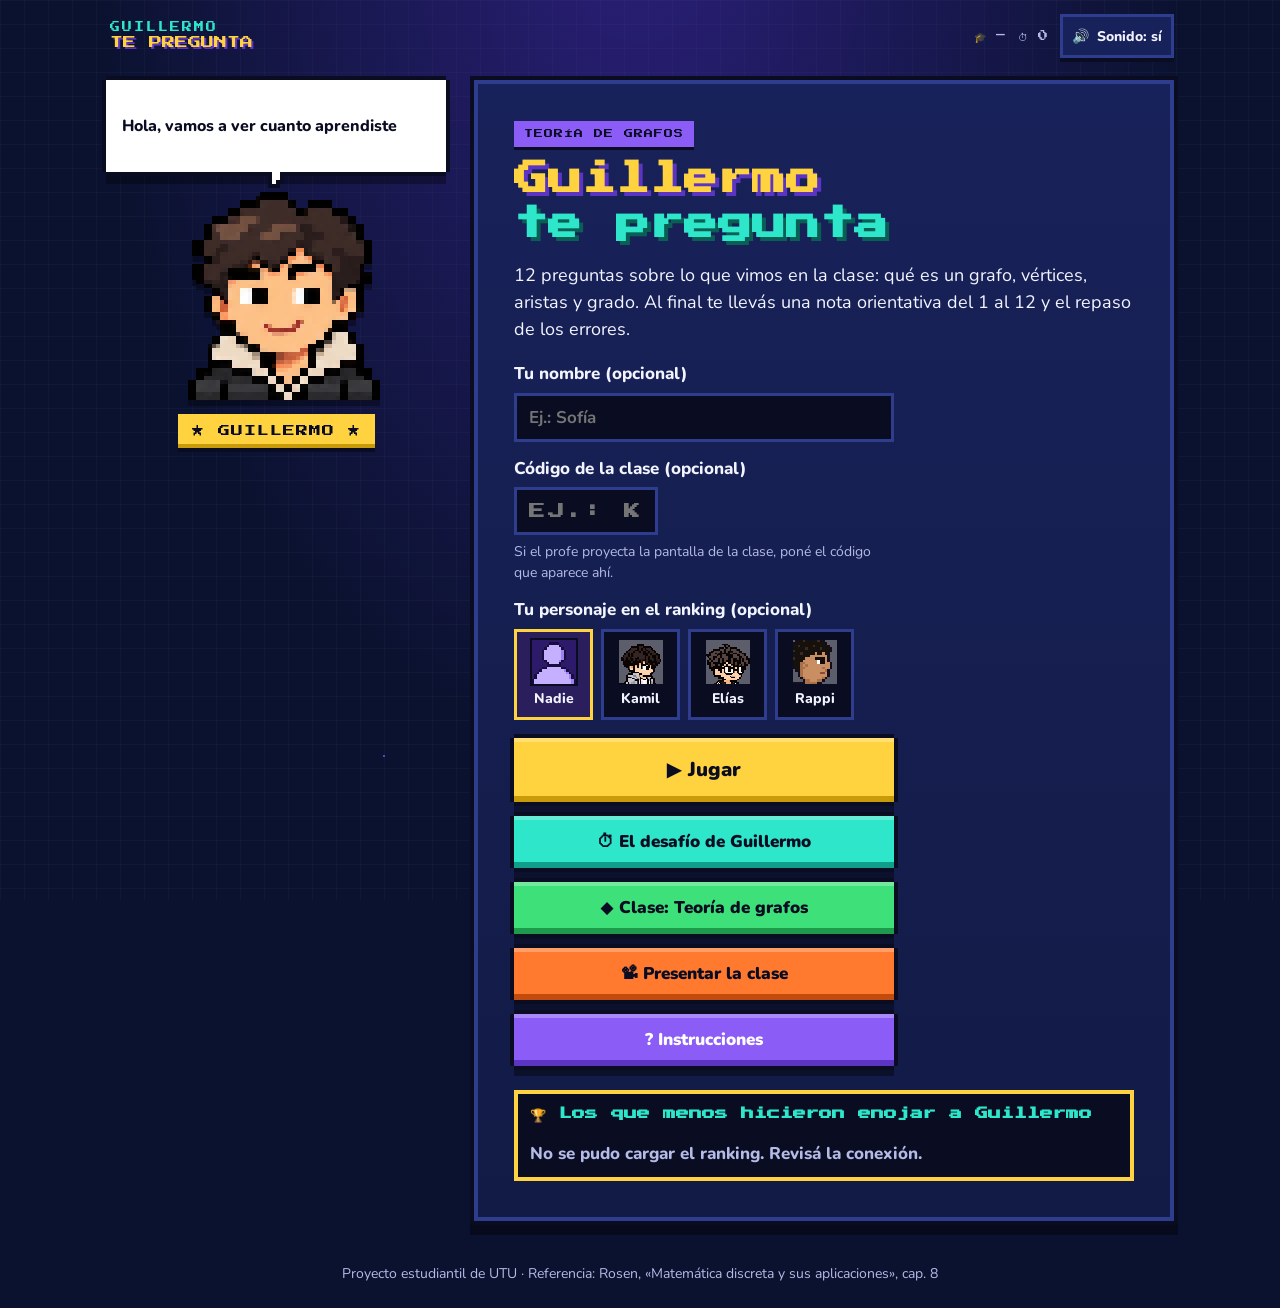
==== commit d160a981: "Pantalla de la clase: ranking en vivo, paciencia compartida y comodines proyector.html crea una sala" ====
--- a/index.html
+++ b/index.html
@@ -8,7 +8,7 @@
   <link rel="preconnect" href="https://fonts.googleapis.com">
   <link rel="preconnect" href="https://fonts.gstatic.com" crossorigin>
   <link href="https://fonts.googleapis.com/css2?family=Nunito:wght@500;700;800;900&family=Press+Start+2P&display=swap" rel="stylesheet">
-  <link rel="stylesheet" href="styles.css?v=44">
+  <link rel="stylesheet" href="styles.css?v=46">
 </head>
 <body>
   <a class="skip-link" href="#panel">Saltar al juego</a>
@@ -59,6 +59,11 @@
           <label for="eval-name">Tu nombre (opcional)</label>
           <input id="eval-name" type="text" maxlength="40" autocomplete="off" placeholder="Ej.: Sofía">
         </div>
+        <div class="field field-sala">
+          <label for="sala-codigo">Código de la clase (opcional)</label>
+          <input id="sala-codigo" type="text" maxlength="4" autocomplete="off" autocapitalize="characters" spellcheck="false" placeholder="Ej.: K7QM" aria-describedby="sala-ayuda">
+          <p class="field-ayuda" id="sala-ayuda">Si el profe proyecta la pantalla de la clase, poné el código que aparece ahí.</p>
+        </div>
         <fieldset class="elige-personaje">
           <legend>Tu personaje en el ranking (opcional)</legend>
           <div class="personajes">
@@ -378,6 +383,7 @@
     </div>
   </div>
 
-  <script src="script.js?v=44"></script>
+  <script src="comun.js?v=46"></script>
+  <script src="script.js?v=46"></script>
 </body>
 </html>
--- a/styles.css
+++ b/styles.css
@@ -804,6 +804,9 @@
   border: 3px solid var(--line);
 }
 .field input:focus-visible { border-color: var(--yellow); outline: none; }
+.field-sala { margin-top: 14px; }
+.field-sala input { max-width: 9em; font-family: var(--font-retro); font-size: 16px; letter-spacing: 3px; text-transform: uppercase; }
+.field-ayuda { margin: 0; color: var(--muted); font-size: 14px; }
 
 .eval-history { margin-top: 24px; display: grid; gap: 10px; justify-items: start; }
 .eval-history .ready-list { width: 100%; }
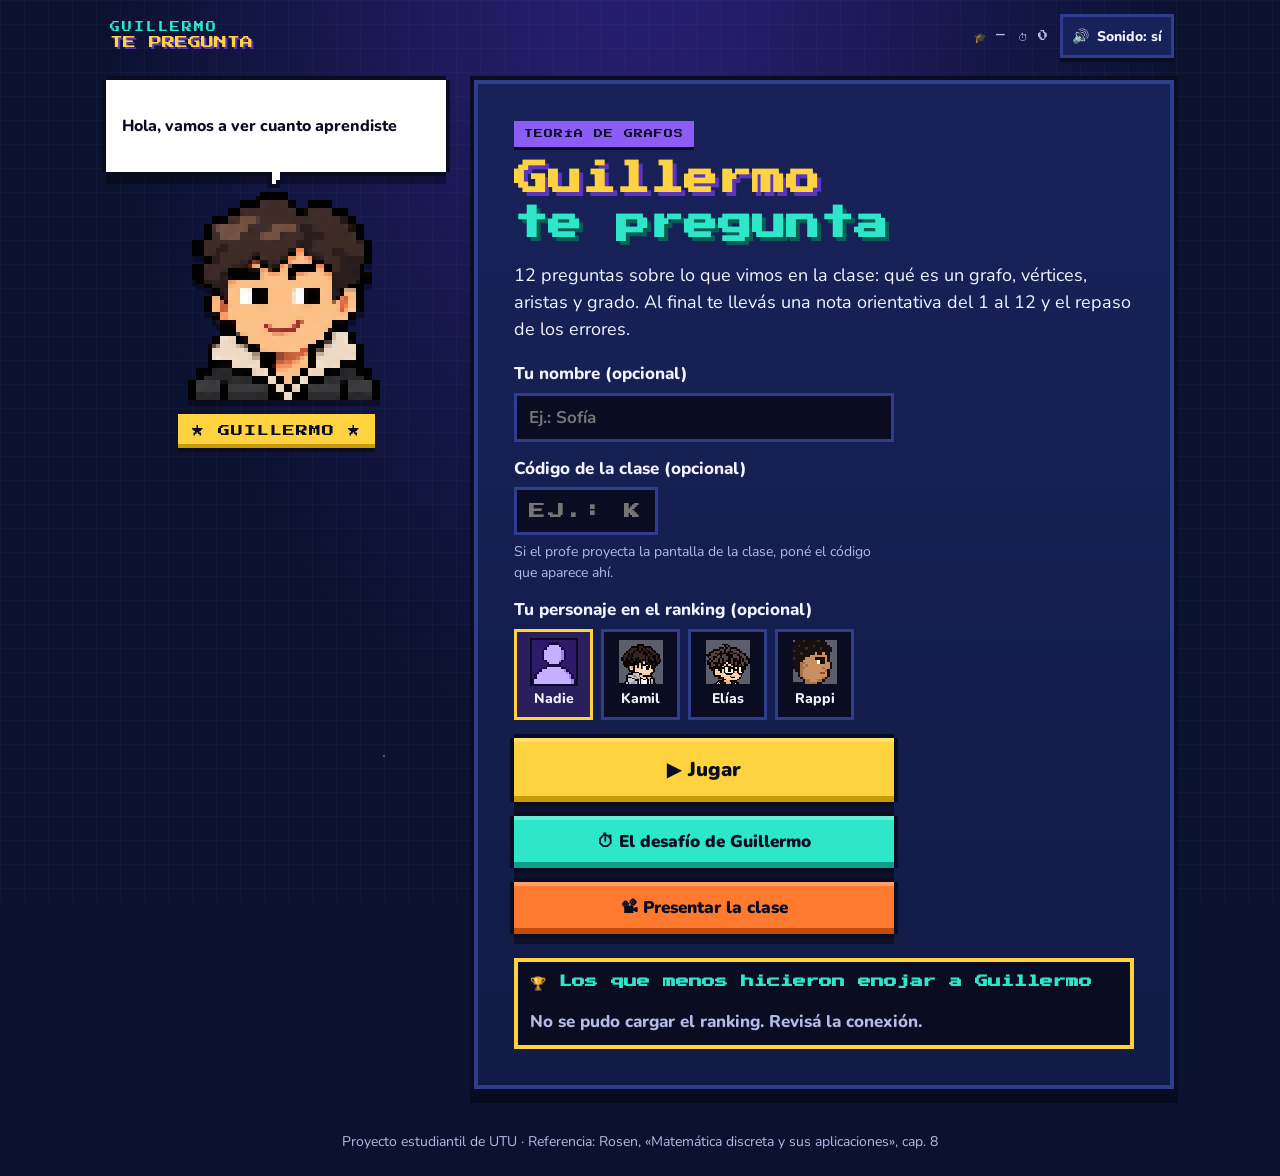
==== commit c288c261: "Aura nueva de Kamil y menos botones en el inicio y la presentación - El aura de Kamil son dos cuadro" ====
--- a/index.html
+++ b/index.html
@@ -8,7 +8,7 @@
   <link rel="preconnect" href="https://fonts.googleapis.com">
   <link rel="preconnect" href="https://fonts.gstatic.com" crossorigin>
   <link href="https://fonts.googleapis.com/css2?family=Nunito:wght@500;700;800;900&family=Press+Start+2P&display=swap" rel="stylesheet">
-  <link rel="stylesheet" href="styles.css?v=46">
+  <link rel="stylesheet" href="styles.css?v=47">
 </head>
 <body>
   <a class="skip-link" href="#panel">Saltar al juego</a>
@@ -76,9 +76,7 @@
         <div class="menu">
           <button class="btn btn-yellow btn-big" type="button" data-action="start-quiz">▶ Jugar</button>
           <button class="btn btn-teal" type="button" data-action="challenge-intro">⏱ El desafío de Guillermo</button>
-          <button class="btn btn-green" type="button" data-action="learn">◆ Clase: Teoría de grafos</button>
           <button class="btn btn-orange" type="button" data-action="present">📽 Presentar la clase</button>
-          <button class="btn btn-violet" type="button" data-action="instructions">? Instrucciones</button>
         </div>
         <div class="ranking" id="ranking-inicio" hidden>
           <h3 class="h3">🏆 Los que menos hicieron enojar a Guillermo</h3>
@@ -314,13 +312,6 @@
         <p class="team">Equipo: Velazco · Bueno · Kasmenko</p>
         <button class="btn btn-yellow btn-big present-start" type="button" data-action="present-start">▶ Empezar la presentación</button>
         <ol class="topic-list" id="present-list"></ol>
-        <div class="exam-card">
-          <div class="exam-text">
-            <h3 class="h3">¡Ahora pregunta Guillermo!</h3>
-            <p>Para cerrar: 10 preguntas mezcladas de los 4 temas para responder entre todos.</p>
-          </div>
-          <button class="btn btn-yellow btn-big" type="button" data-action="lesson-review">★ Preguntas para la clase</button>
-        </div>
         <div class="menu menu-row">
           <button class="btn btn-ghost" type="button" data-action="home">← Inicio</button>
         </div>
@@ -383,7 +374,7 @@
     </div>
   </div>
 
-  <script src="comun.js?v=46"></script>
-  <script src="script.js?v=46"></script>
+  <script src="comun.js?v=47"></script>
+  <script src="script.js?v=48"></script>
 </body>
 </html>
--- a/styles.css
+++ b/styles.css
@@ -1120,10 +1120,7 @@
 .ssj-sprite { background-repeat: no-repeat; image-rendering: pixelated; filter: drop-shadow(0 5px 0 #00000055); }
 .ssj-aura {
   position: absolute;
-  left: 8%;
-  width: 77%;
-  bottom: -2%;
-  height: 104%;
+  bottom: 0; /* left, width y height salen de SSJ.aura (comun.js) */
   opacity: 0;
   transform: scale(0.5, 0.35);
   transform-origin: 50% 100%;
@@ -1132,10 +1129,10 @@
 .ssj-aura.junta { opacity: 0.45; transform: scale(0.8, 0.7); }
 .ssj-aura.ssj { opacity: 1; transform: scale(1.04, 1.06); }
 .ssj-aura.apaga { opacity: 0.35; transform: scale(0.85, 0.75); }
-.ssj-aura > div { position: absolute; inset: 0; }
-.ssj-aura svg { display: block; width: 100%; height: 100%; shape-rendering: crispEdges; }
-.ssj-aura .aura-a { animation: aura-a 0.3s steps(1) infinite; }
-.ssj-aura .aura-b { animation: aura-b 0.3s steps(1) infinite; }
+.ssj-aura img { position: absolute; inset: 0; display: block; width: 100%; height: 100%; user-select: none; }
+/* los dos cuadros se turnan: siempre hay uno visible, así no parpadea */
+.ssj-aura .aura-a { animation: aura-a 0.36s steps(1) infinite; }
+.ssj-aura .aura-b { animation: aura-b 0.36s steps(1) infinite; }
 @keyframes aura-a { 0%, 49% { opacity: 1; } 50%, 100% { opacity: 0; } }
 @keyframes aura-b { 0%, 49% { opacity: 0; } 50%, 100% { opacity: 1; } }
 .chispa { width: 6px; height: 6px; }
